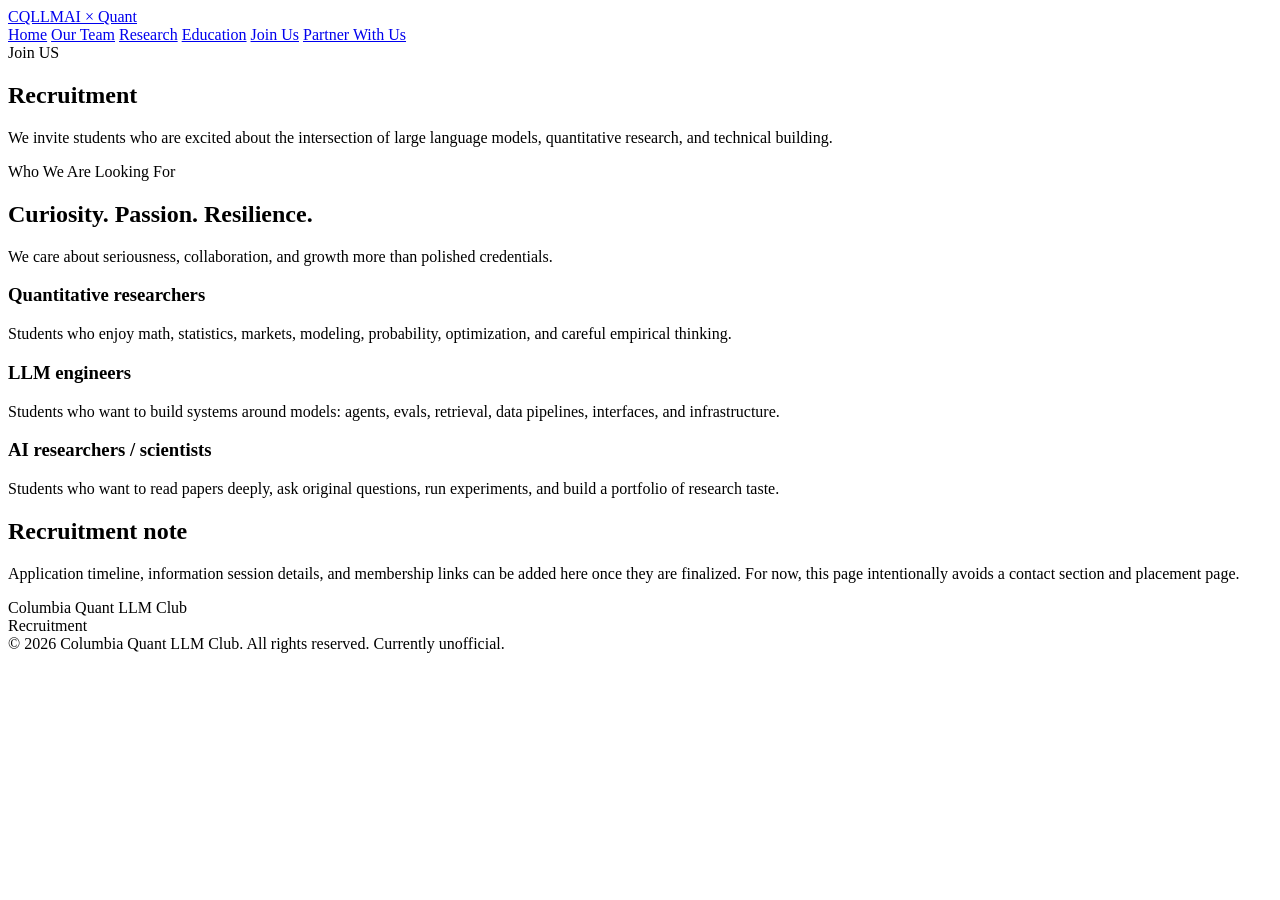
==== recruitment.html @ 27314e6f "Columbia Quant LLM website migration, initial commit." ====
<!doctype html>
<html lang="en">
<head>
  <meta charset="utf-8" />
  <meta name="viewport" content="width=device-width, initial-scale=1" />
  <title>Recruitment | Columbia Quant LLM Club</title>
  <meta name="description" content="Join Columbia Quant LLM Club. We're looking
    for quantitative researchers, LLM engineers, and AI scientists at Columbia
    University interested in AI and quant research." />
  <link rel="stylesheet" href="styles.css" />
</head>
<body>
  <header class="site-header">
    <div class="nav-wrap">
      <a class="logo" href="index.html"><span>CQLLM</span><span>AI × Quant</span></a>
      <nav class="nav-links" aria-label="Primary navigation">
        <a href="index.html">Home</a>
        <a href="team.html">Our Team</a>
        <a href="research.html">Research</a>
        <a href="education.html">Education</a>
        <a class="active" href="recruitment.html">Join Us</a>
        <a href="sponsors.html">Partner With Us</a>
      </nav>
    </div>
  </header>

  <main>
    <section class="page-hero">
      <div class="kicker">Join US</div>
      <h1>Recruitment</h1>
      <p>We invite students who are excited about the intersection of large language models, quantitative research, and technical building.</p>
    </section>

    <section class="section">
      <div class="section-heading">
        <div>
          <div class="eyebrow">Who We Are Looking For</div>
          <h2>Curiosity. Passion. Resilience.</h2>
        </div>
        <p class="lead"> We care about seriousness, collaboration, and growth more than polished credentials.</p>
      </div>

      <div class="grid three">
        <article class="card">
          <h3>Quantitative researchers</h3>
          <p>Students who enjoy math, statistics, markets, modeling, probability, optimization, and careful empirical thinking.</p>
        </article>
        <article class="card">
          <h3>LLM engineers</h3>
          <p>Students who want to build systems around models: agents, evals, retrieval, data pipelines, interfaces, and infrastructure.</p>
        </article>
        <article class="card">
          <h3>AI researchers / scientists</h3>
          <p>Students who want to read papers deeply, ask original questions, run experiments, and build a portfolio of research taste.</p>
        </article>
      </div>
    </section>

    <section class="section">
      <div class="callout">
        <h2>Recruitment note</h2>
        <p>Application timeline, information session details, and membership links can be added here once they are finalized. For now, this page intentionally avoids a contact section and placement page.</p>
      </div>
    </section>
  </main>

  <footer class="site-footer">
    <div>
      <div class="footer-wordmark">Columbia Quant LLM Club</div>
      <div>Recruitment</div>
    </div>
    <div>© 2026 Columbia Quant LLM Club. All rights reserved. Currently unofficial.</div>
  </footer>
</body>
</html>
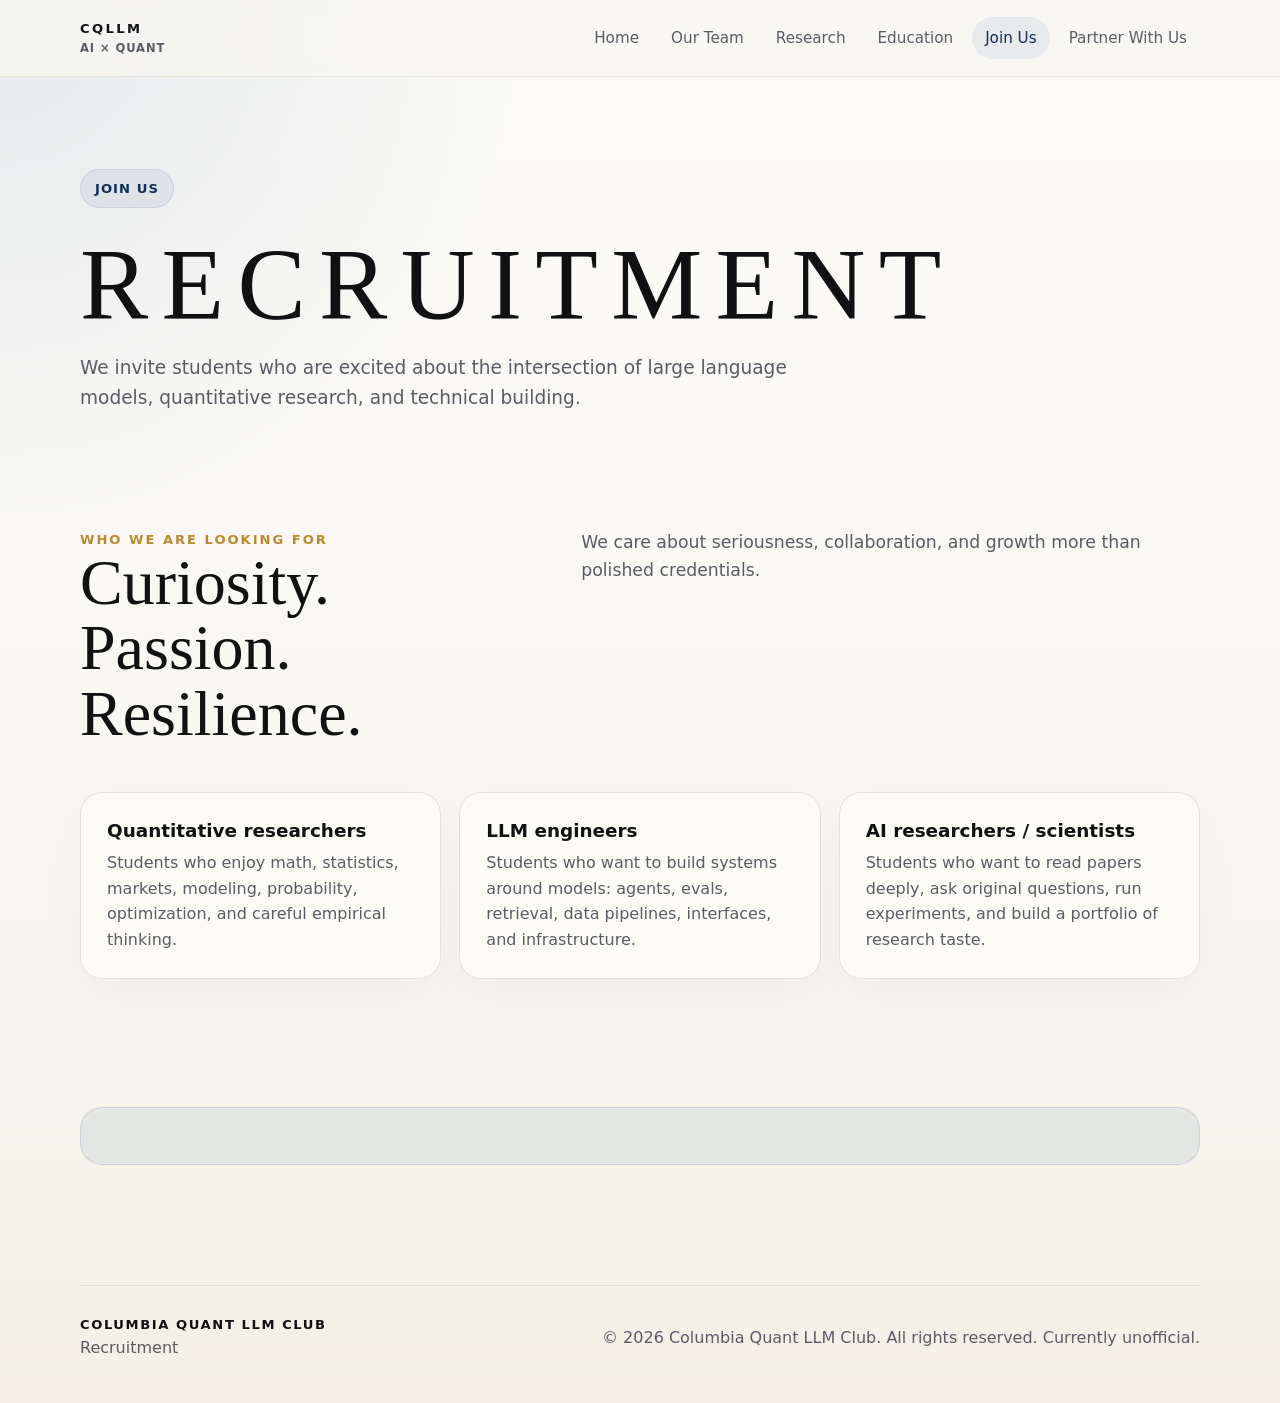
==== commit 5fb17133: "Added mailing list option using emailoctopus." ====
--- a/recruitment.html
+++ b/recruitment.html
@@ -58,8 +58,8 @@
 
     <section class="section">
       <div class="callout">
-        <h2>Recruitment note</h2>
-        <p>Application timeline, information session details, and membership links can be added here once they are finalized. For now, this page intentionally avoids a contact section and placement page.</p>
+        <script async src="https://eomail5.com/form/45d25908-607e-11f1-be07-37e079b43061.js"
+                data-form="45d25908-607e-11f1-be07-37e079b43061"></script>
       </div>
     </section>
   </main>
--- a/styles.css
+++ b/styles.css
@@ -0,0 +1,559 @@
+:root {
+  --bg: #f8f7f2;
+  --paper: #fffdf8;
+  --ink: #111114;
+  --muted: #5b5b66;
+  --line: #e5e0d2;
+  --accent: #214f8b;
+  --accent-deep: #0f2e58;
+  --gold: #b98a2e;
+  --shadow: 0 24px 80px rgba(15, 46, 88, 0.08);
+  --radius: 22px;
+  --max: 1120px;
+}
+
+* {
+  box-sizing: border-box;
+}
+
+html {
+  scroll-behavior: smooth;
+}
+
+body {
+  margin: 0;
+  font-family: Inter, ui-sans-serif, system-ui, -apple-system, BlinkMacSystemFont, "Segoe UI", sans-serif;
+  color: var(--ink);
+  background:
+    radial-gradient(circle at top left, rgba(33, 79, 139, 0.10), transparent 33rem),
+    linear-gradient(180deg, #fbfaf7 0%, var(--bg) 60%, #f3efe4 100%);
+  line-height: 1.6;
+}
+
+a {
+  color: inherit;
+  text-decoration: none;
+}
+
+img {
+  max-width: 100%;
+}
+
+.site-header {
+  position: sticky;
+  top: 0;
+  z-index: 20;
+  backdrop-filter: blur(18px);
+  background: rgba(248, 247, 242, 0.78);
+  border-bottom: 1px solid rgba(229, 224, 210, 0.8);
+}
+
+.nav-wrap {
+  width: min(100% - 32px, var(--max));
+  margin: 0 auto;
+  min-height: 76px;
+  display: flex;
+  align-items: center;
+  justify-content: space-between;
+  gap: 24px;
+}
+
+.logo {
+  display: flex;
+  flex-direction: column;
+  gap: 0;
+  letter-spacing: 0.18em;
+  text-transform: uppercase;
+  font-size: 0.82rem;
+  font-weight: 750;
+}
+
+.logo span:last-child {
+  letter-spacing: 0.08em;
+  color: var(--muted);
+  font-size: 0.72rem;
+  font-weight: 600;
+}
+
+.nav-links {
+  display: flex;
+  align-items: center;
+  gap: 6px;
+  flex-wrap: wrap;
+}
+
+.nav-links a {
+  padding: 9px 13px;
+  border-radius: 999px;
+  color: var(--muted);
+  font-size: 0.95rem;
+  transition: background 150ms ease, color 150ms ease;
+}
+
+.nav-links a:hover,
+.nav-links a.active {
+  background: rgba(33, 79, 139, 0.08);
+  color: var(--accent-deep);
+}
+
+main {
+  min-height: calc(100vh - 170px);
+}
+
+.section,
+.hero {
+  width: min(100% - 32px, var(--max));
+  margin: 0 auto;
+}
+
+.hero {
+  min-height: 72vh;
+  display: grid;
+  place-items: center;
+  text-align: center;
+  padding: 72px 0 36px;
+}
+
+.hero-inner {
+  max-width: 940px;
+}
+
+.kicker {
+  display: inline-flex;
+  align-items: center;
+  gap: 8px;
+  color: var(--accent-deep);
+  background: rgba(33, 79, 139, 0.08);
+  border: 1px solid rgba(33, 79, 139, 0.12);
+  border-radius: 999px;
+  padding: 8px 14px;
+  font-size: 0.82rem;
+  font-weight: 700;
+  letter-spacing: 0.08em;
+  text-transform: uppercase;
+}
+
+.hero h1,
+.page-hero h1 {
+  margin: 28px 0 18px;
+  font-family: Georgia, "Times New Roman", serif;
+  font-size: clamp(3rem, 8vw, 7.6rem);
+  line-height: 0.95;
+  font-weight: 500;
+  letter-spacing: 0.13em;
+  text-transform: uppercase;
+}
+
+.hero h1 .tight,
+.page-hero h1 .tight {
+  letter-spacing: 0.035em;
+}
+
+.hero-copy {
+  max-width: 760px;
+  margin: 0 auto;
+  color: var(--muted);
+  font-size: clamp(1.05rem, 2vw, 1.28rem);
+}
+
+.hero-actions {
+  display: flex;
+  justify-content: center;
+  gap: 14px;
+  flex-wrap: wrap;
+  margin-top: 34px;
+}
+
+.button {
+  display: inline-flex;
+  align-items: center;
+  justify-content: center;
+  min-height: 46px;
+  padding: 0 18px;
+  border-radius: 999px;
+  border: 1px solid var(--line);
+  font-weight: 700;
+  transition: transform 150ms ease, box-shadow 150ms ease, background 150ms ease;
+}
+
+.button:hover {
+  transform: translateY(-1px);
+  box-shadow: var(--shadow);
+}
+
+.button.primary {
+  background: var(--ink);
+  color: white;
+  border-color: var(--ink);
+}
+
+.button.secondary {
+  background: rgba(255, 255, 255, 0.6);
+}
+
+.scroll-note {
+  margin-top: 56px;
+  color: var(--muted);
+  font-size: 0.9rem;
+  letter-spacing: 0.2em;
+  text-transform: uppercase;
+}
+
+.section {
+  padding: 64px 0;
+}
+
+.section-heading {
+  display: grid;
+  grid-template-columns: minmax(0, 0.85fr) minmax(0, 1.15fr);
+  gap: 44px;
+  align-items: start;
+  margin-bottom: 32px;
+}
+
+.eyebrow {
+  color: var(--gold);
+  font-size: 0.82rem;
+  font-weight: 800;
+  letter-spacing: 0.15em;
+  text-transform: uppercase;
+}
+
+h2,
+h3,
+p {
+  margin-top: 0;
+}
+
+h2 {
+  font-family: Georgia, "Times New Roman", serif;
+  font-size: clamp(2rem, 5vw, 4.2rem);
+  line-height: 1.02;
+  font-weight: 500;
+  margin-bottom: 14px;
+}
+
+h3 {
+  font-size: 1.15rem;
+  line-height: 1.25;
+  margin-bottom: 8px;
+}
+
+.lead {
+  color: var(--muted);
+  font-size: 1.08rem;
+}
+
+.grid {
+  display: grid;
+  grid-template-columns: repeat(3, minmax(0, 1fr));
+  gap: 18px;
+}
+
+.grid.two {
+  grid-template-columns: repeat(2, minmax(0, 1fr));
+}
+
+.card {
+  background: rgba(255, 253, 248, 0.78);
+  border: 1px solid var(--line);
+  border-radius: var(--radius);
+  padding: 26px;
+  box-shadow: 0 14px 50px rgba(17, 17, 20, 0.035);
+}
+
+.card p {
+  color: var(--muted);
+  margin-bottom: 0;
+}
+
+.number {
+  display: inline-grid;
+  place-items: center;
+  width: 36px;
+  height: 36px;
+  border-radius: 50%;
+  background: rgba(33, 79, 139, 0.10);
+  color: var(--accent-deep);
+  font-weight: 800;
+  margin-bottom: 18px;
+}
+
+.mission-band {
+  margin-top: 28px;
+  padding: 34px;
+  border-radius: calc(var(--radius) + 8px);
+  background: var(--ink);
+  color: white;
+  display: grid;
+  grid-template-columns: 1fr auto;
+  gap: 28px;
+  align-items: center;
+}
+
+.mission-band p {
+  margin: 0;
+  color: rgba(255, 255, 255, 0.74);
+}
+
+.mission-band strong {
+  display: block;
+  font-family: Georgia, "Times New Roman", serif;
+  font-size: clamp(1.7rem, 4vw, 3.2rem);
+  font-weight: 500;
+  line-height: 1.05;
+  color: white;
+}
+
+.mission-mark {
+  font-size: clamp(2.8rem, 6vw, 5.2rem);
+  color: var(--gold);
+}
+
+.page-hero {
+  width: min(100% - 32px, var(--max));
+  margin: 0 auto;
+  padding: 92px 0 34px;
+}
+
+.page-hero h1 {
+  font-size: clamp(3rem, 8vw, 6.4rem);
+  margin-bottom: 20px;
+}
+
+.page-hero p {
+  max-width: 760px;
+  color: var(--muted);
+  font-size: 1.16rem;
+}
+
+.profile-card {
+  display: grid;
+  grid-template-columns: 82px 1fr;
+  gap: 18px;
+}
+
+.avatar {
+  width: 82px;
+  height: 82px;
+  border-radius: 24px;
+  background:
+    linear-gradient(135deg, rgba(33, 79, 139, 0.18), rgba(185, 138, 46, 0.18)),
+    var(--paper);
+  border: 1px solid var(--line);
+  display: grid;
+  place-items: center;
+  color: var(--accent-deep);
+  font-weight: 850;
+  letter-spacing: 0.08em;
+}
+
+.role {
+  color: var(--accent-deep);
+  font-weight: 800;
+  margin-bottom: 8px;
+}
+
+.badge-row {
+  display: flex;
+  gap: 8px;
+  flex-wrap: wrap;
+  margin-top: 14px;
+}
+
+.badge {
+  display: inline-flex;
+  align-items: center;
+  border-radius: 999px;
+  padding: 6px 10px;
+  background: rgba(33, 79, 139, 0.08);
+  color: var(--accent-deep);
+  font-size: 0.8rem;
+  font-weight: 750;
+}
+
+.timeline {
+  display: grid;
+  gap: 16px;
+}
+
+.timeline-item {
+  display: grid;
+  grid-template-columns: 150px 1fr;
+  gap: 22px;
+  border-left: 2px solid var(--line);
+  padding: 6px 0 18px 24px;
+}
+
+.timeline-item .term {
+  color: var(--gold);
+  font-weight: 850;
+  text-transform: uppercase;
+  letter-spacing: 0.08em;
+  font-size: 0.8rem;
+}
+
+.callout {
+  background: rgba(33, 79, 139, 0.08);
+  border: 1px solid rgba(33, 79, 139, 0.14);
+  border-radius: var(--radius);
+  padding: 28px;
+}
+
+.callout p:last-child {
+  margin-bottom: 0;
+}
+
+/* Members From section */
+.members-from-header {
+  text-align: center;
+  margin-bottom: 44px;
+}
+
+.members-from-header h2 {
+  margin-bottom: 12px;
+}
+
+.members-from-header .lead {
+  max-width: 620px;
+  margin: 0 auto;
+}
+
+.logo-track-wrap {
+  overflow: hidden;
+  -webkit-mask-image: linear-gradient(to right, transparent 0%, black 12%, black 88%, transparent 100%);
+  mask-image: linear-gradient(to right, transparent 0%, black 12%, black 88%, transparent 100%);
+}
+
+.logo-track-wrap:hover .logo-track {
+  animation-play-state: paused;
+}
+
+.logo-track {
+  display: flex;
+  gap: 20px;
+  width: max-content;
+  animation: logo-scroll 22s linear infinite;
+}
+
+@keyframes logo-scroll {
+  from { transform: translateX(0); }
+  to { transform: translateX(-50%); }
+}
+
+.logo-item {
+  flex-shrink: 0;
+  background: rgba(255, 253, 248, 0.78);
+  border: 1px solid var(--line);
+  border-radius: 16px;
+  padding: 18px 36px;
+  display: flex;
+  align-items: center;
+  justify-content: center;
+  min-width: 160px;
+  height: 88px;
+  box-shadow: 0 4px 24px rgba(17, 17, 20, 0.04);
+  user-select: none;
+}
+
+.logo-item img {
+  max-height: 44px;
+  max-width: 140px;
+  width: auto;
+  height: auto;
+  object-fit: contain;
+  display: block;
+}
+
+/* Partners section */
+.partner-grid {
+  display: flex;
+  flex-wrap: wrap;
+  gap: 20px;
+  justify-content: center;
+}
+
+.partner-item {
+  text-decoration: none;
+  transition: transform 150ms ease, box-shadow 150ms ease;
+}
+
+.partner-item:hover {
+  transform: translateY(-2px);
+  box-shadow: var(--shadow);
+}
+
+.map-wrap {
+  width: min(100% - 32px, var(--max));
+  margin: 0 auto 56px;
+  display: flex;
+  justify-content: center;
+}
+
+.site-footer {
+  width: min(100% - 32px, var(--max));
+  margin: 56px auto 0;
+  padding: 28px 0 42px;
+  color: var(--muted);
+  border-top: 1px solid var(--line);
+  display: flex;
+  justify-content: space-between;
+  align-items: center;
+  gap: 16px;
+  flex-wrap: wrap;
+}
+
+.footer-wordmark {
+  color: var(--ink);
+  font-weight: 850;
+  letter-spacing: 0.12em;
+  text-transform: uppercase;
+  font-size: 0.82rem;
+}
+
+@media (max-width: 820px) {
+  .nav-wrap {
+    align-items: flex-start;
+    padding: 16px 0;
+    flex-direction: column;
+  }
+
+  .section-heading,
+  .mission-band,
+  .timeline-item {
+    grid-template-columns: 1fr;
+  }
+
+  .grid,
+  .grid.two {
+    grid-template-columns: 1fr;
+  }
+
+  .hero {
+    min-height: 68vh;
+    padding-top: 54px;
+  }
+
+  .hero h1,
+  .page-hero h1 {
+    letter-spacing: 0.055em;
+  }
+}
+
+@media (max-width: 560px) {
+  .profile-card {
+    grid-template-columns: 1fr;
+  }
+
+  .nav-links a {
+    padding-left: 9px;
+    padding-right: 9px;
+    font-size: 0.88rem;
+  }
+
+  .card,
+  .callout,
+  .mission-band {
+    padding: 22px;
+  }
+}
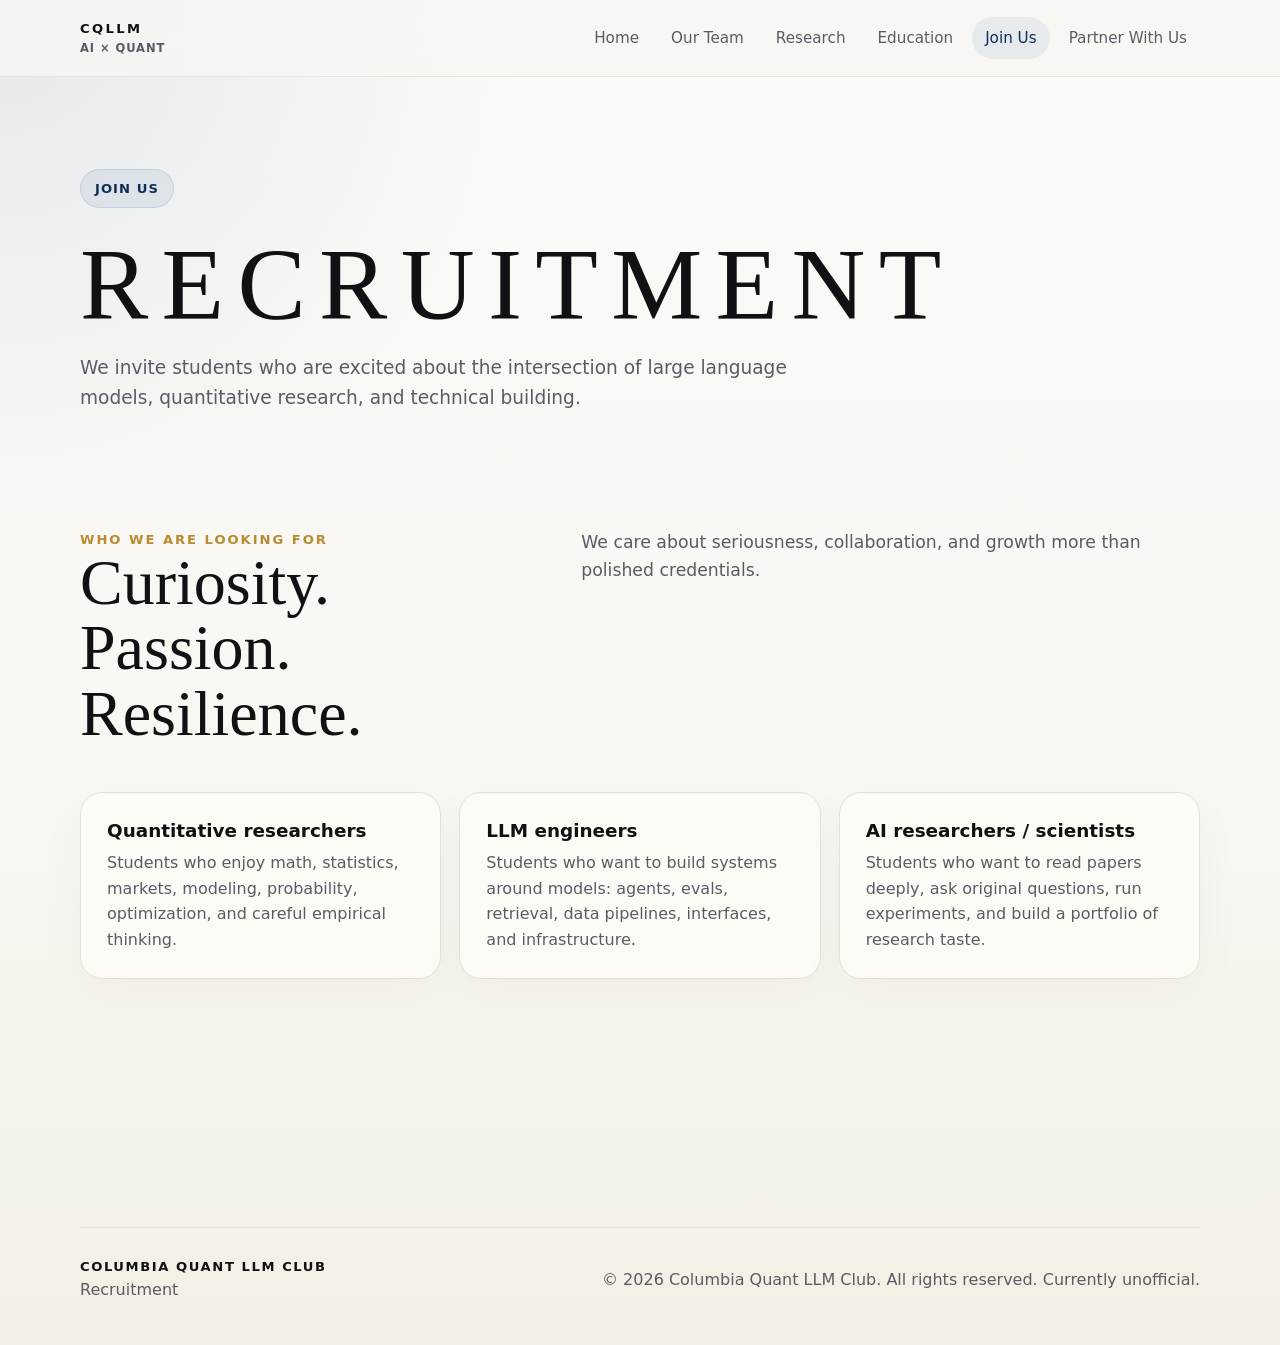
==== commit 3756afc8: "Centered mailing box and removed grey surrounding." ====
--- a/recruitment.html
+++ b/recruitment.html
@@ -57,7 +57,7 @@
     </section>
 
     <section class="section">
-      <div class="callout">
+      <div style="display: flex; justify-content: center;">
         <script async src="https://eomail5.com/form/45d25908-607e-11f1-be07-37e079b43061.js"
                 data-form="45d25908-607e-11f1-be07-37e079b43061"></script>
       </div>
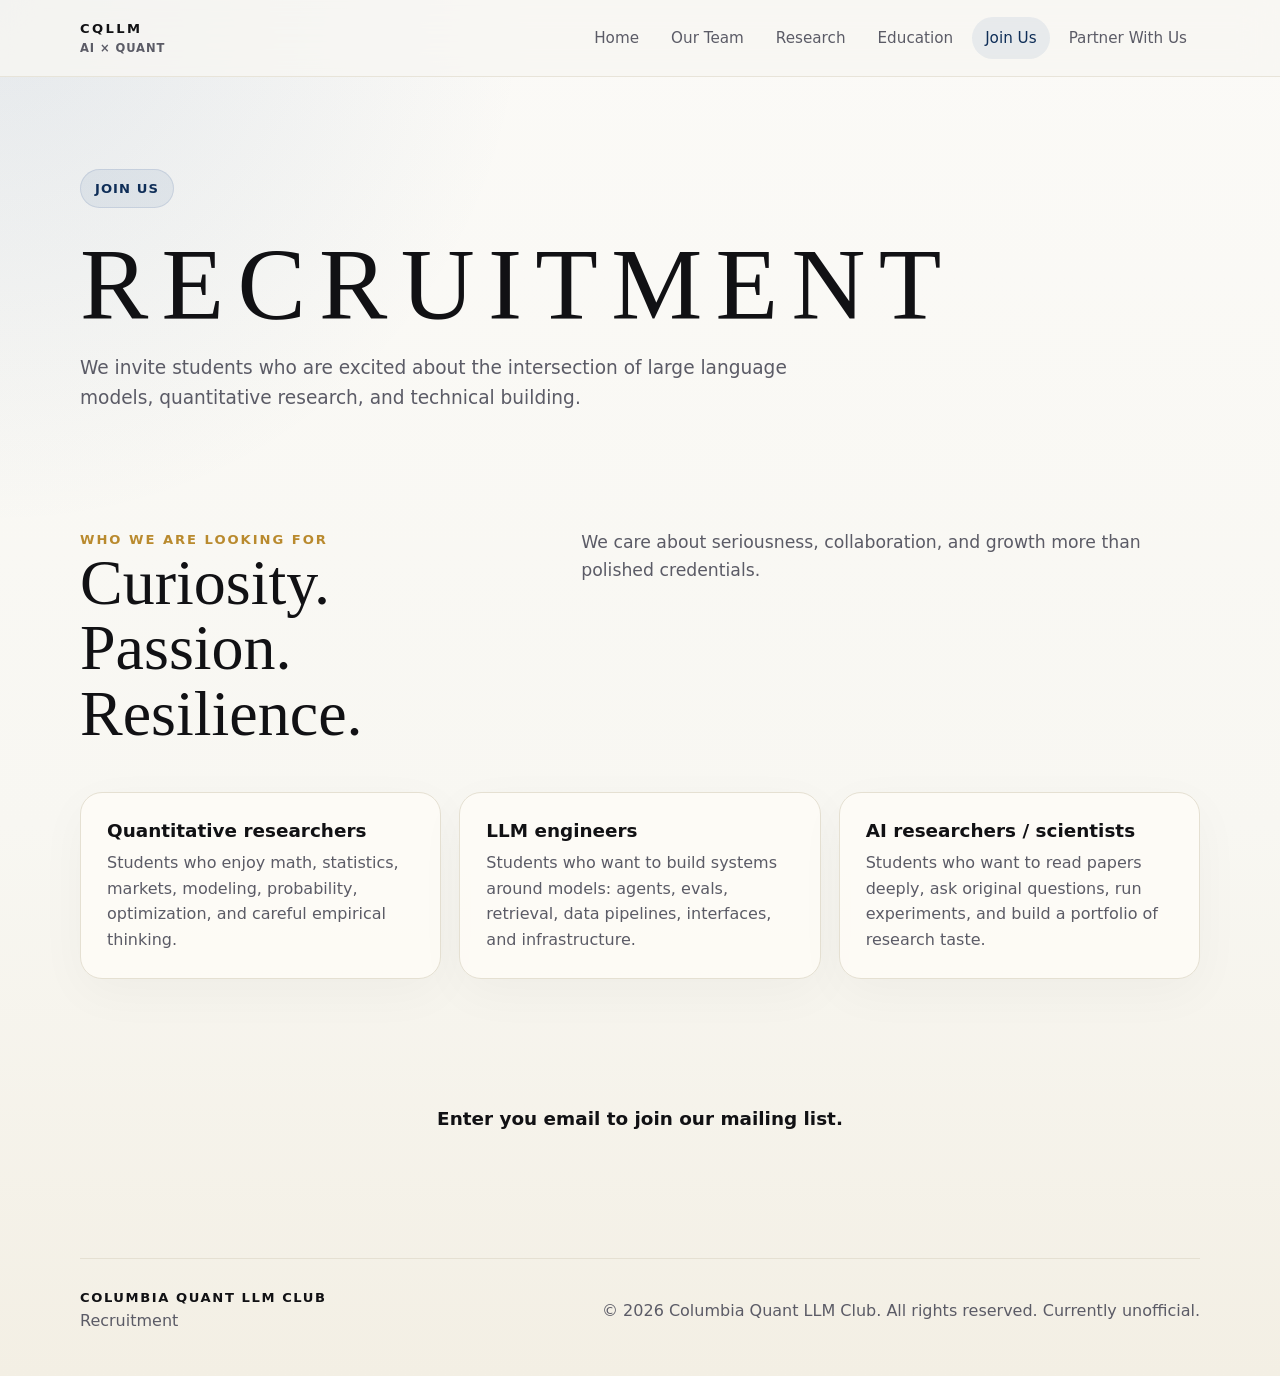
==== commit 3961afd4: "Updated mailing list style." ====
--- a/recruitment.html
+++ b/recruitment.html
@@ -58,6 +58,7 @@
 
     <section class="section">
       <div style="display: flex; justify-content: center;">
+        <h3>Enter you email to join our mailing list.</h3>
         <script async src="https://eomail5.com/form/45d25908-607e-11f1-be07-37e079b43061.js"
                 data-form="45d25908-607e-11f1-be07-37e079b43061"></script>
       </div>
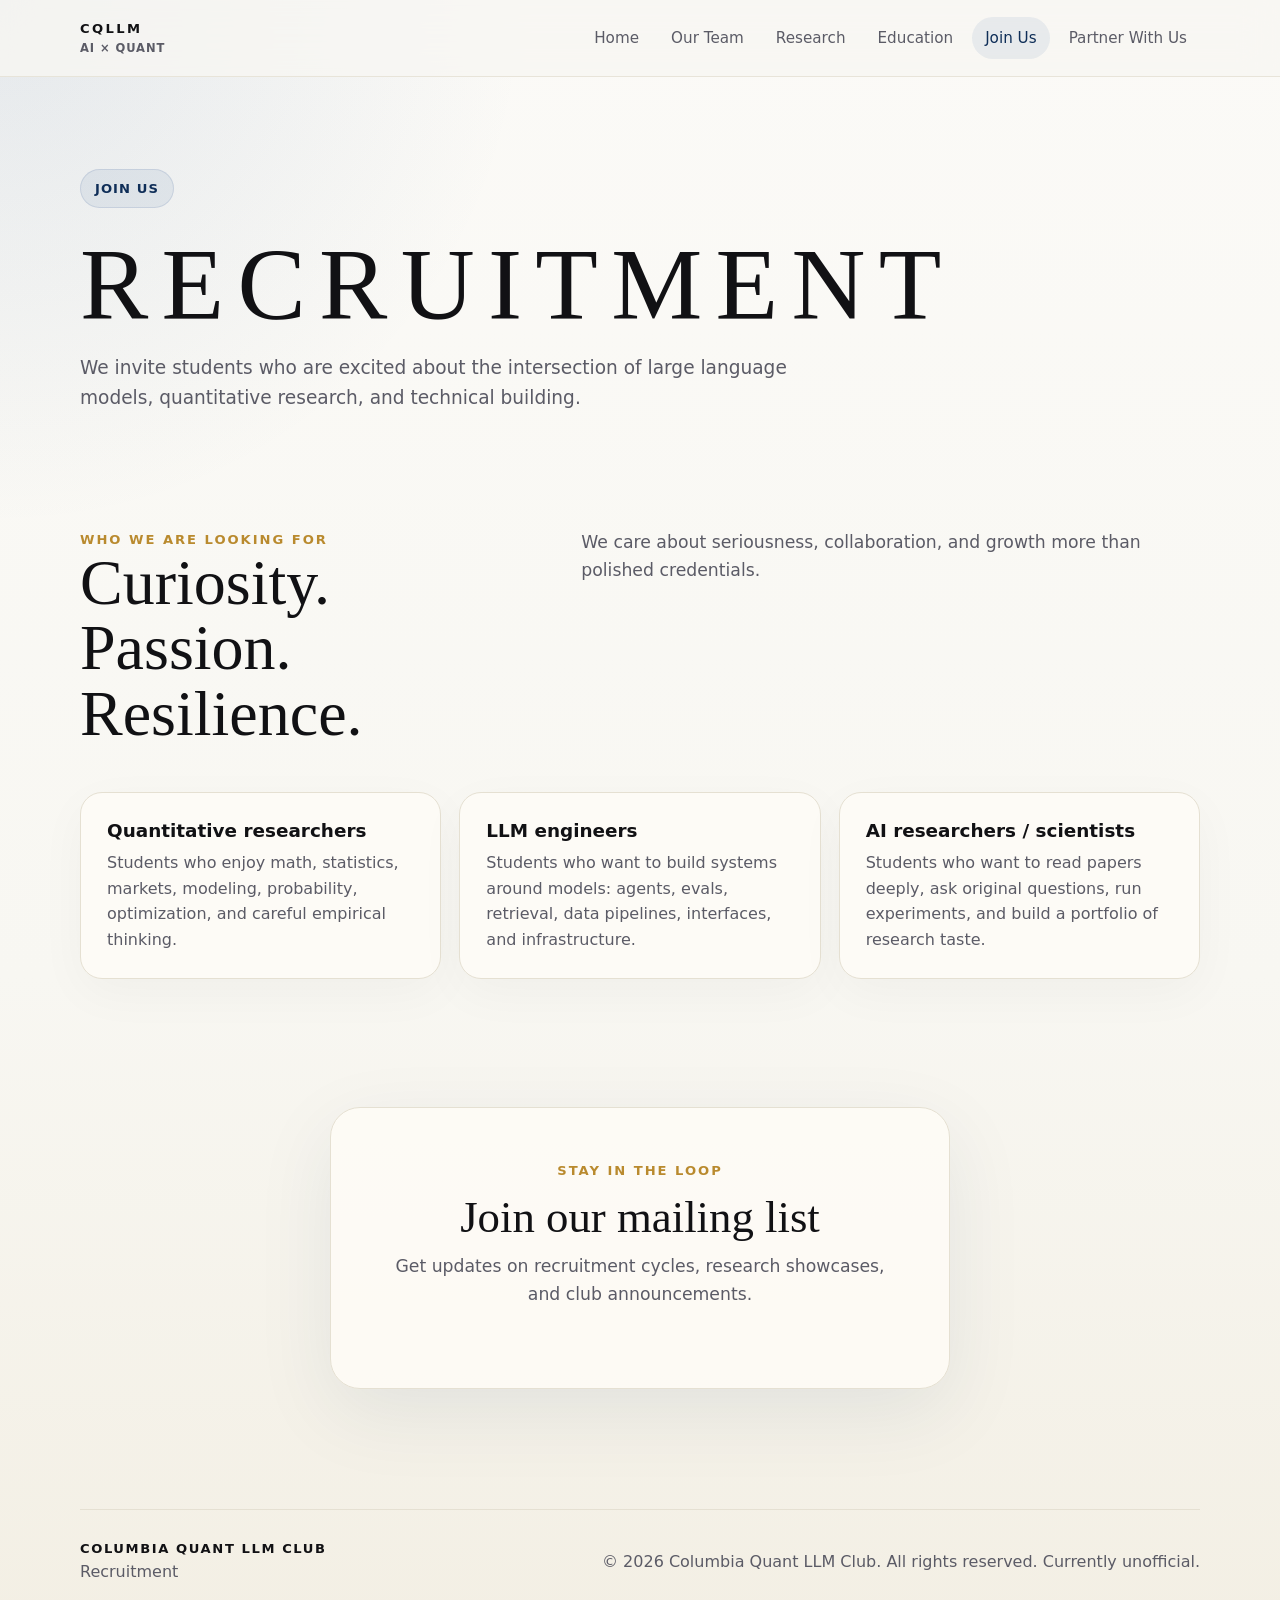
==== commit d16ba56a: "Updated mailing list style." ====
--- a/recruitment.html
+++ b/recruitment.html
@@ -56,11 +56,15 @@
       </div>
     </section>
 
-    <section class="section">
-      <div style="display: flex; justify-content: center;">
-        <h3>Enter you email to join our mailing list.</h3>
-        <script async src="https://eomail5.com/form/45d25908-607e-11f1-be07-37e079b43061.js"
-                data-form="45d25908-607e-11f1-be07-37e079b43061"></script>
+    <section class="section mailing-section-outer">
+      <div class="mailing-card">
+        <div class="eyebrow">Stay in the loop</div>
+        <h2>Join our mailing list</h2>
+        <p class="lead">Get updates on recruitment cycles, research showcases, and club announcements.</p>
+        <div class="mailing-form-wrap">
+          <script async src="https://eomail5.com/form/45d25908-607e-11f1-be07-37e079b43061.js"
+                  data-form="45d25908-607e-11f1-be07-37e079b43061"></script>
+        </div>
       </div>
     </section>
   </main>
--- a/styles.css
+++ b/styles.css
@@ -511,6 +511,107 @@
   font-size: 0.82rem;
 }
 
+/* Mailing list section */
+.mailing-section-outer {
+  display: flex;
+  justify-content: center;
+}
+
+.mailing-card {
+  max-width: 620px;
+  width: 100%;
+  text-align: center;
+  background: rgba(255, 253, 248, 0.78);
+  border: 1px solid var(--line);
+  border-radius: calc(var(--radius) + 8px);
+  padding: 52px 48px;
+  box-shadow: var(--shadow);
+}
+
+.mailing-card h2 {
+  font-size: clamp(1.8rem, 4vw, 2.8rem);
+  margin-bottom: 12px;
+}
+
+.mailing-card .eyebrow {
+  margin-bottom: 14px;
+}
+
+.mailing-card .lead {
+  margin-bottom: 0;
+}
+
+.mailing-form-wrap {
+  margin-top: 28px;
+}
+
+/* Hide EmailOctopus's built-in heading since we provide our own */
+.mailing-form-wrap h1,
+.mailing-form-wrap h2,
+.mailing-form-wrap h3,
+.mailing-form-wrap p:not(.eo-form__error):not([class*="eo-form__success"]) {
+  display: none;
+}
+
+/* EmailOctopus form layout */
+.mailing-form-wrap form {
+  display: flex;
+  gap: 10px;
+  justify-content: center;
+  flex-wrap: wrap;
+}
+
+.mailing-form-wrap input[type="email"],
+.mailing-form-wrap input[type="text"] {
+  flex: 1;
+  min-width: 210px;
+  max-width: 340px;
+  height: 46px;
+  padding: 0 18px;
+  border: 1px solid var(--line);
+  border-radius: 999px;
+  background: var(--paper);
+  font-family: inherit;
+  font-size: 0.95rem;
+  color: var(--ink);
+  outline: none;
+  transition: border-color 150ms ease, box-shadow 150ms ease;
+}
+
+.mailing-form-wrap input[type="email"]:focus,
+.mailing-form-wrap input[type="text"]:focus {
+  border-color: var(--accent);
+  box-shadow: 0 0 0 3px rgba(33, 79, 139, 0.10);
+}
+
+.mailing-form-wrap input[type="email"]::placeholder,
+.mailing-form-wrap input[type="text"]::placeholder {
+  color: var(--muted);
+}
+
+.mailing-form-wrap button[type="submit"],
+.mailing-form-wrap input[type="submit"] {
+  height: 46px;
+  padding: 0 26px;
+  border-radius: 999px;
+  border: none;
+  background: var(--ink);
+  color: white;
+  font-family: inherit;
+  font-size: 0.95rem;
+  font-weight: 700;
+  cursor: pointer;
+  transition: transform 150ms ease, box-shadow 150ms ease, background 150ms ease;
+  white-space: nowrap;
+}
+
+.mailing-form-wrap button[type="submit"]:hover,
+.mailing-form-wrap input[type="submit"]:hover {
+  transform: translateY(-1px);
+  box-shadow: var(--shadow);
+  background: var(--accent-deep);
+}
+
 @media (max-width: 820px) {
   .nav-wrap {
     align-items: flex-start;
@@ -541,6 +642,10 @@
 }
 
 @media (max-width: 560px) {
+  .mailing-card {
+    padding: 36px 24px;
+  }
+
   .profile-card {
     grid-template-columns: 1fr;
   }
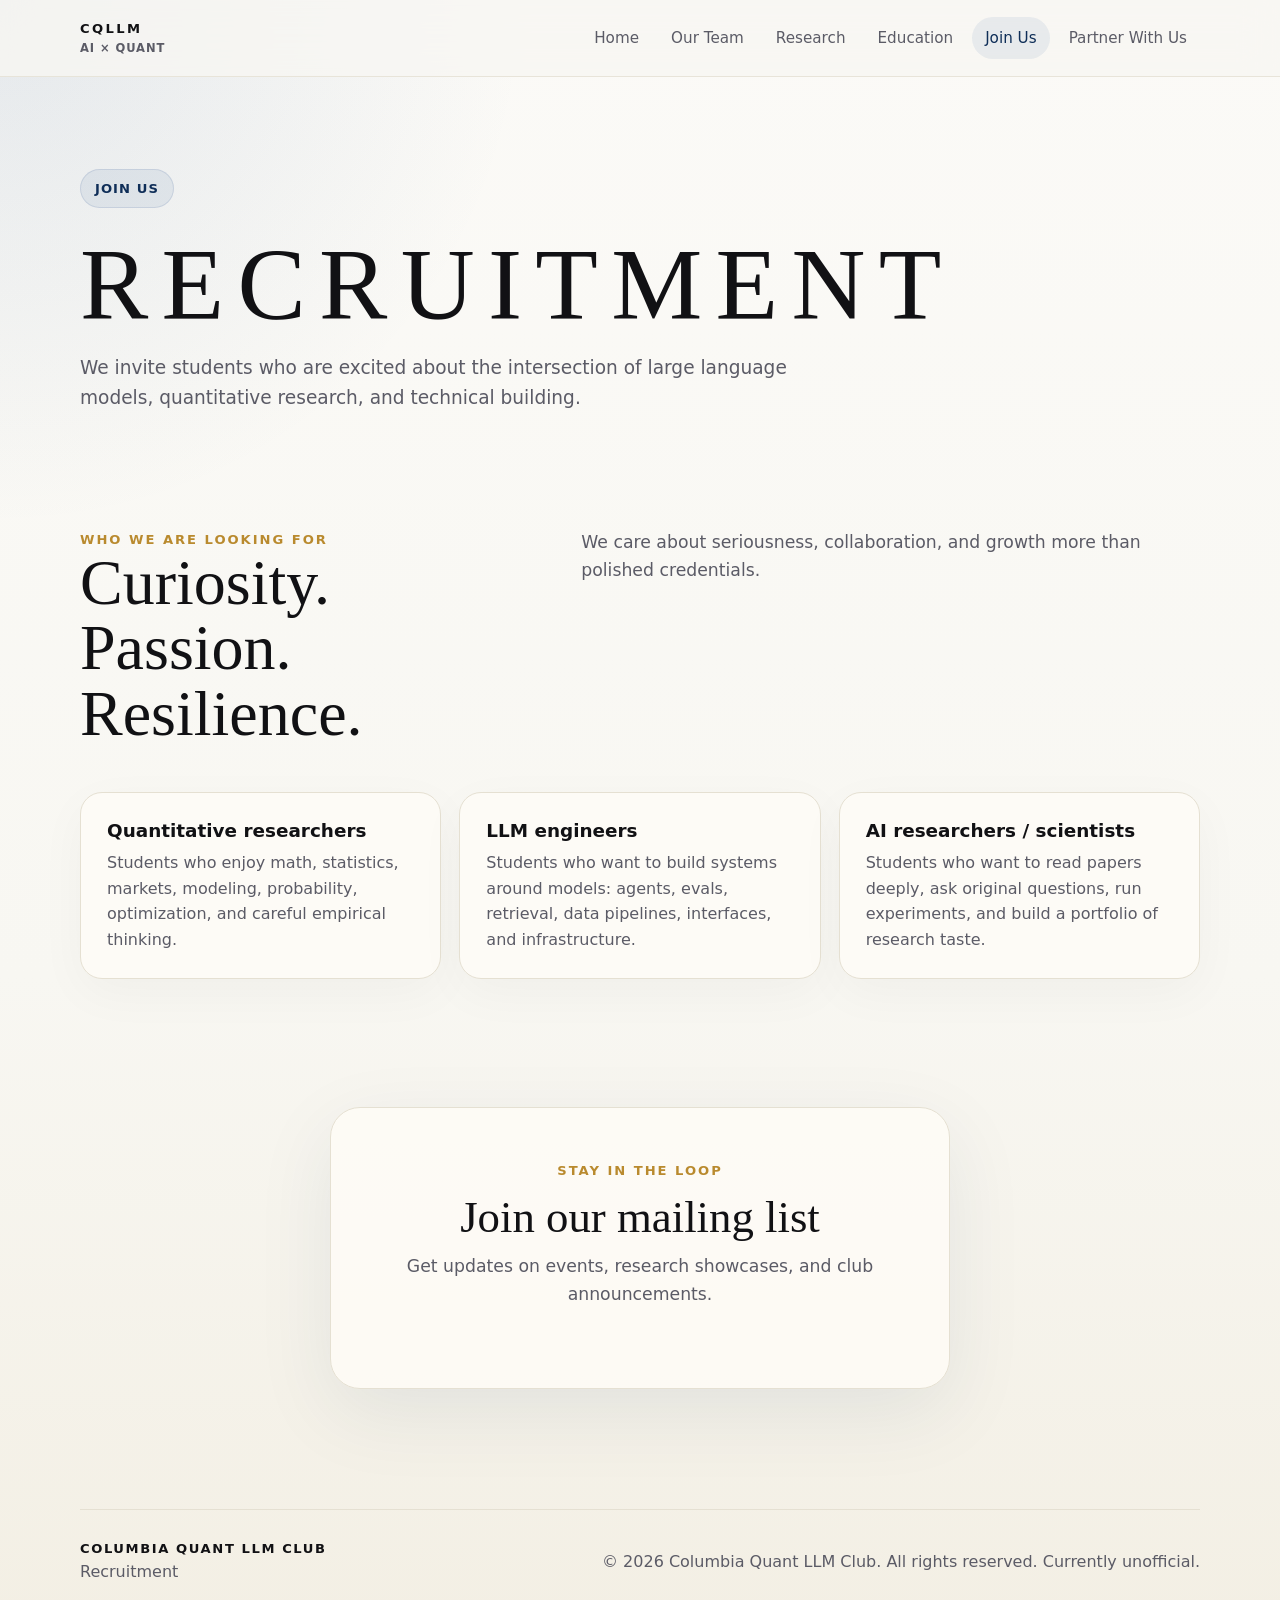
==== commit 95e291c5: "Updated mailing list text." ====
--- a/recruitment.html
+++ b/recruitment.html
@@ -60,7 +60,7 @@
       <div class="mailing-card">
         <div class="eyebrow">Stay in the loop</div>
         <h2>Join our mailing list</h2>
-        <p class="lead">Get updates on recruitment cycles, research showcases, and club announcements.</p>
+        <p class="lead">Get updates on events, research showcases, and club announcements.</p>
         <div class="mailing-form-wrap">
           <script async src="https://eomail5.com/form/45d25908-607e-11f1-be07-37e079b43061.js"
                   data-form="45d25908-607e-11f1-be07-37e079b43061"></script>
